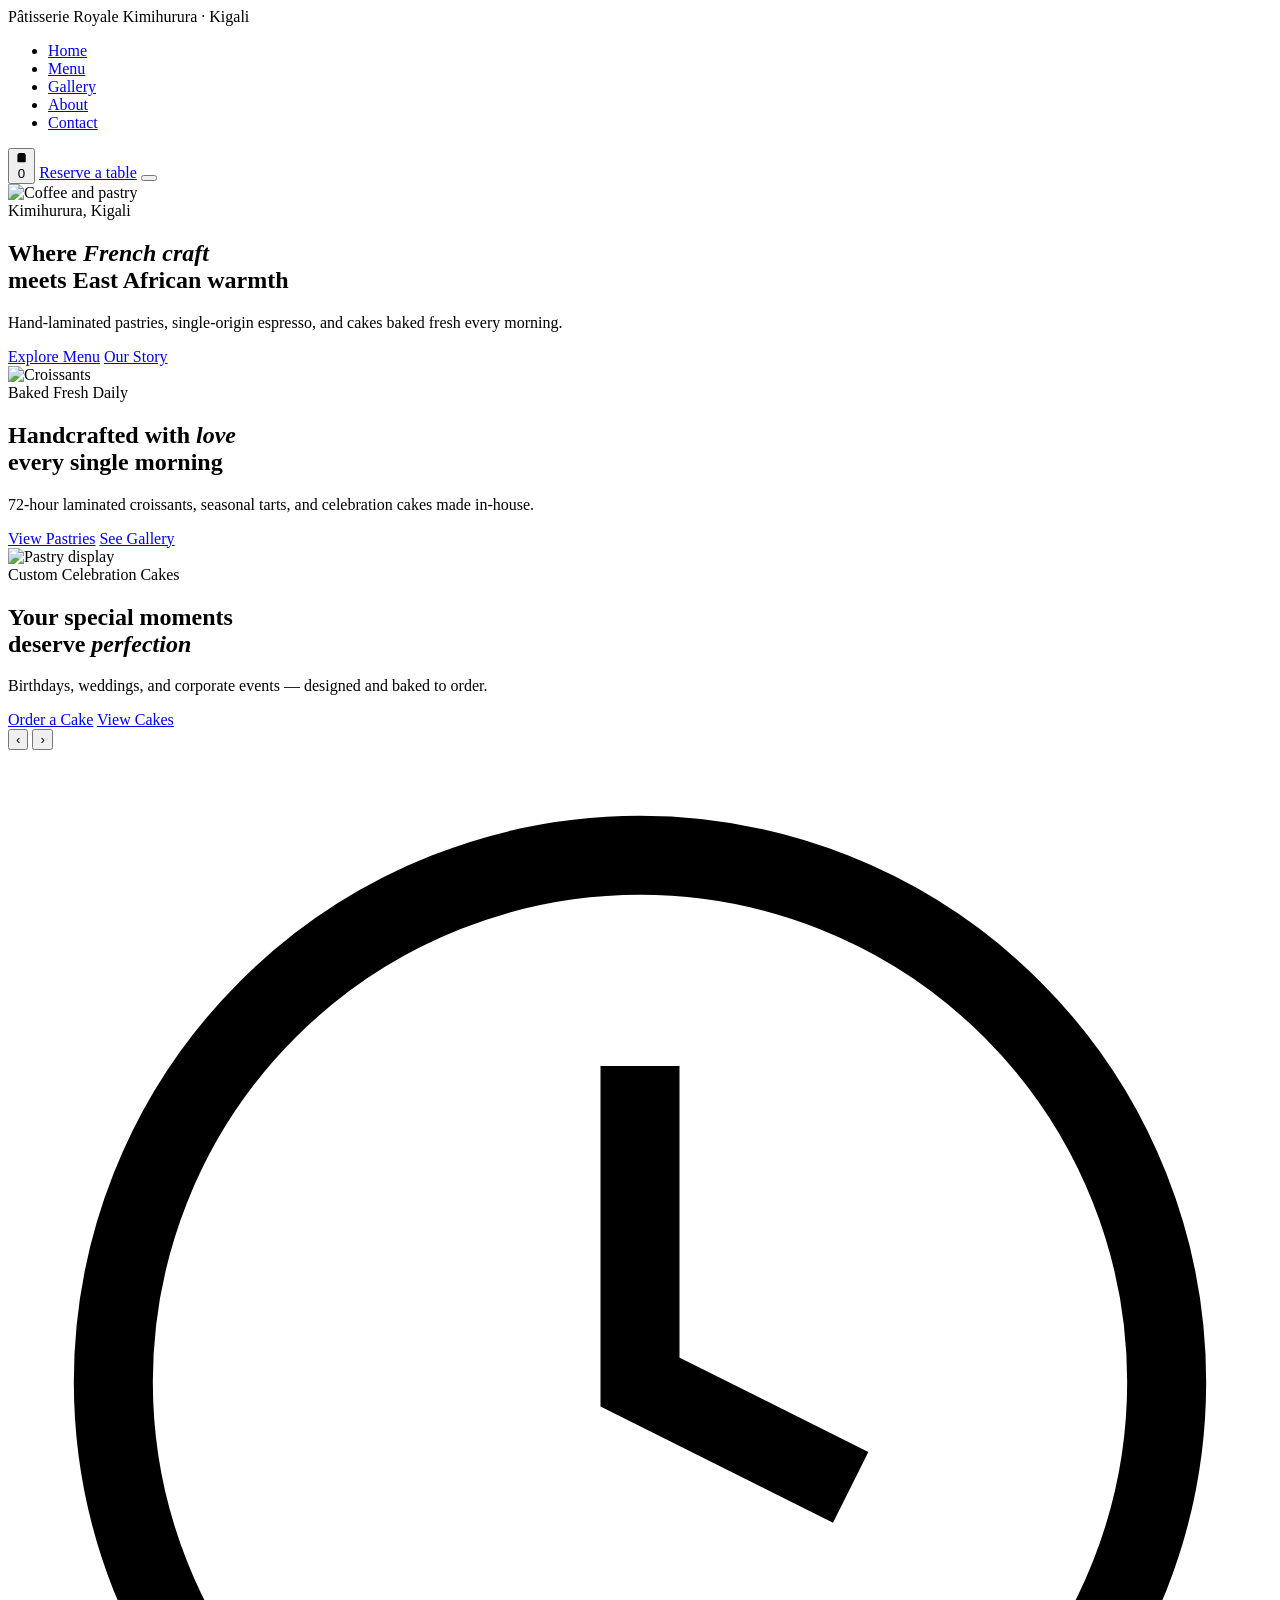
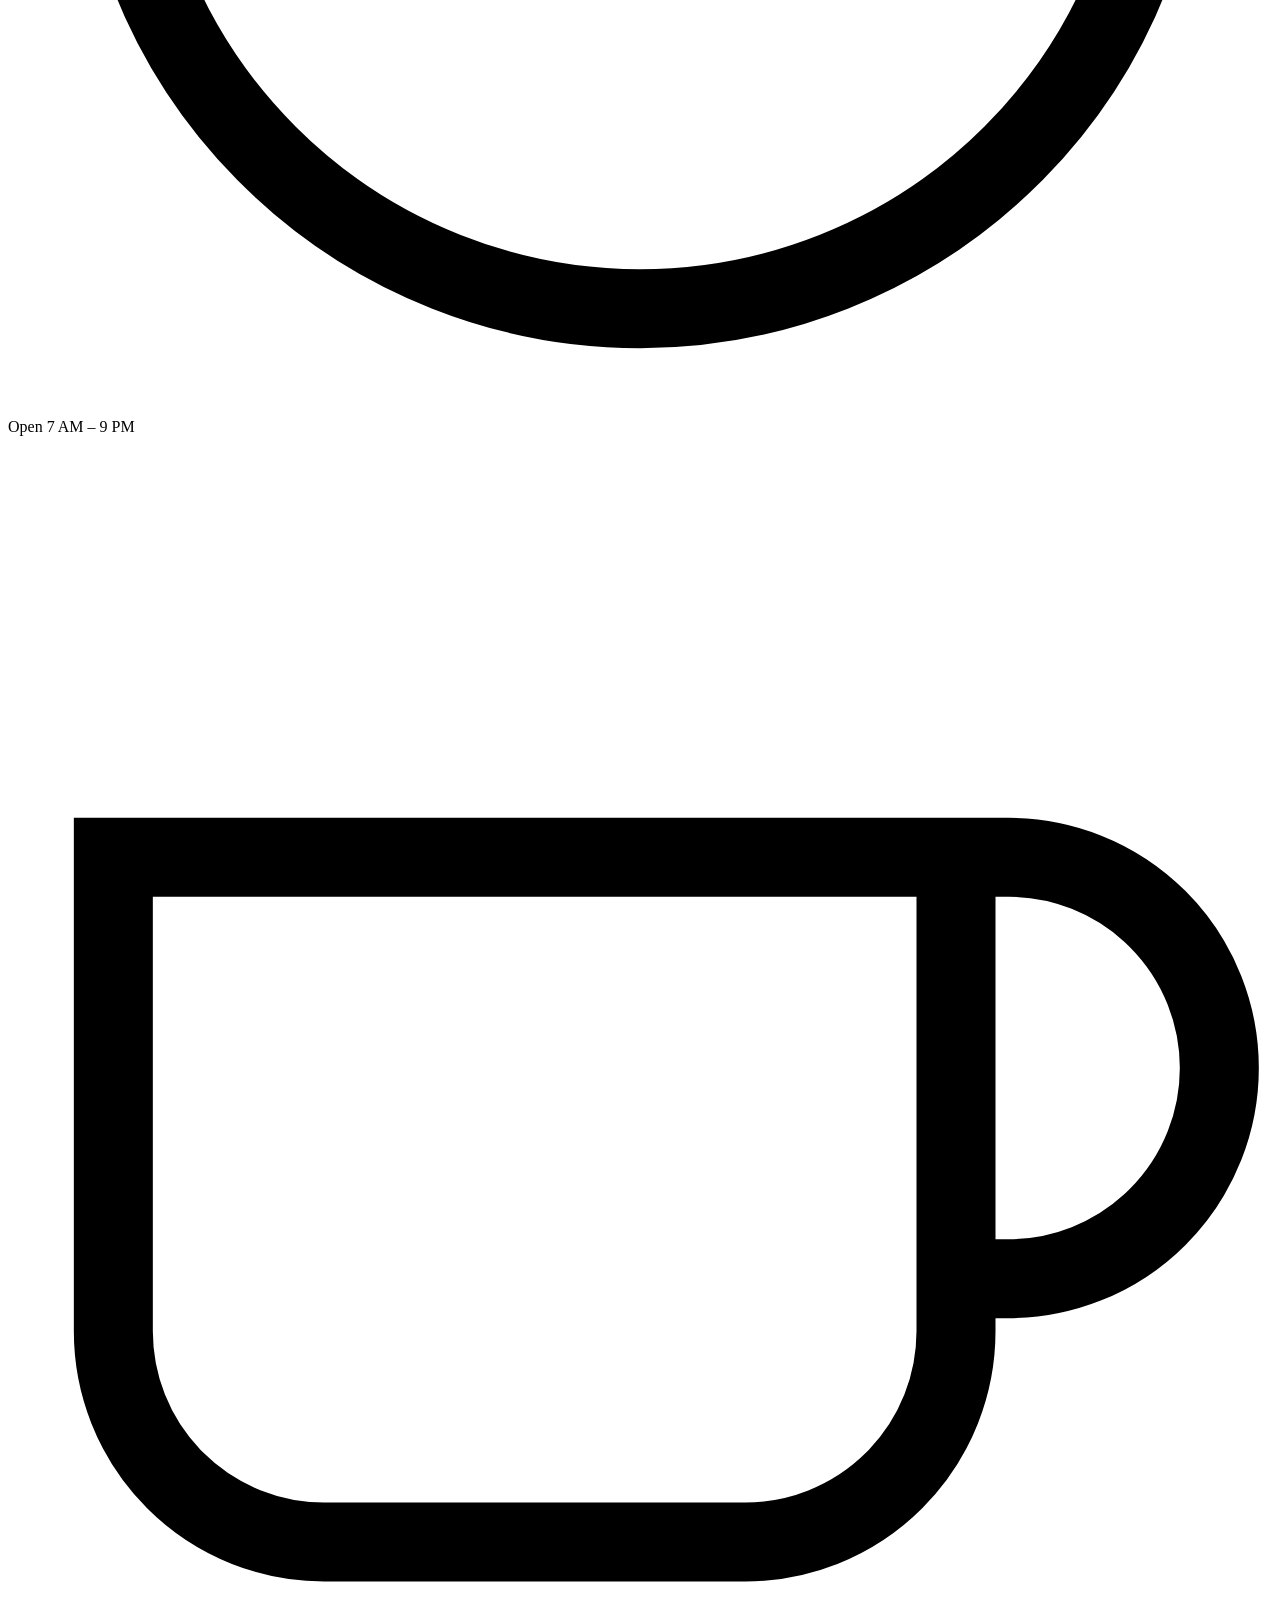
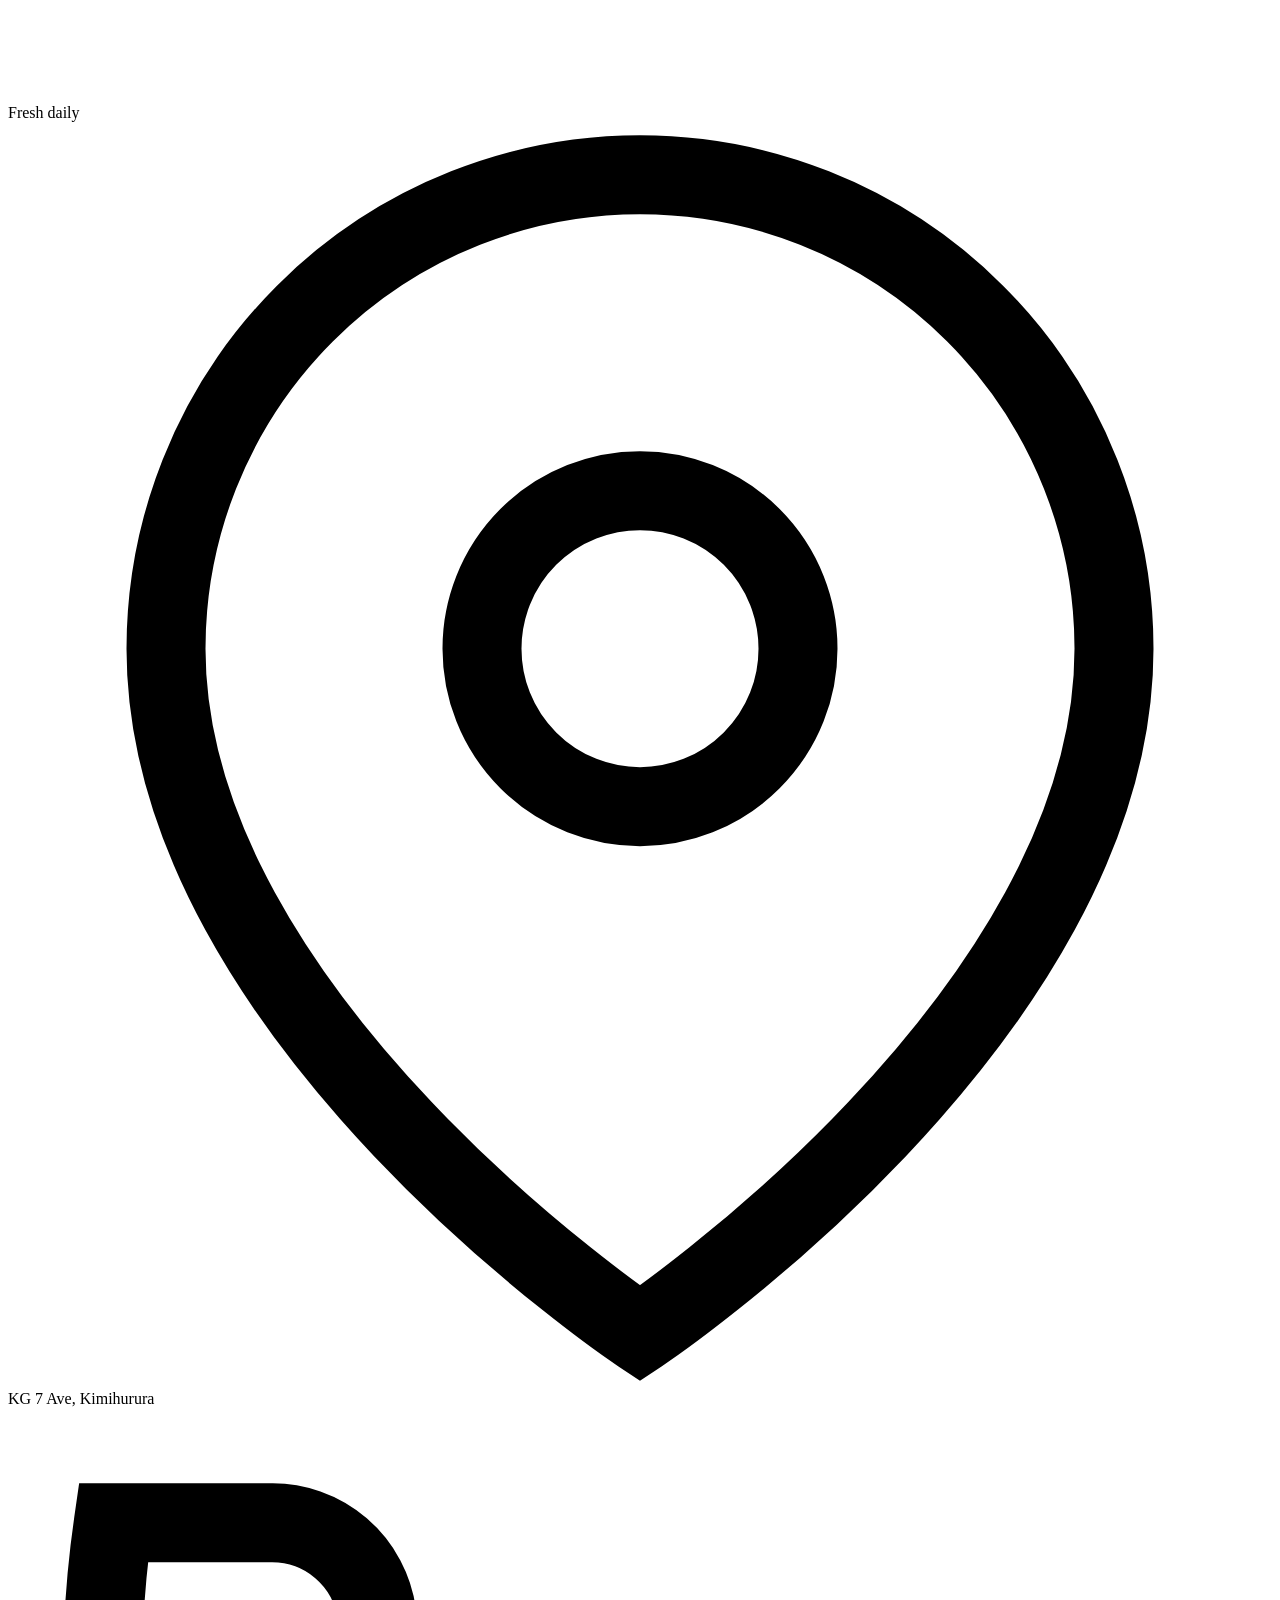
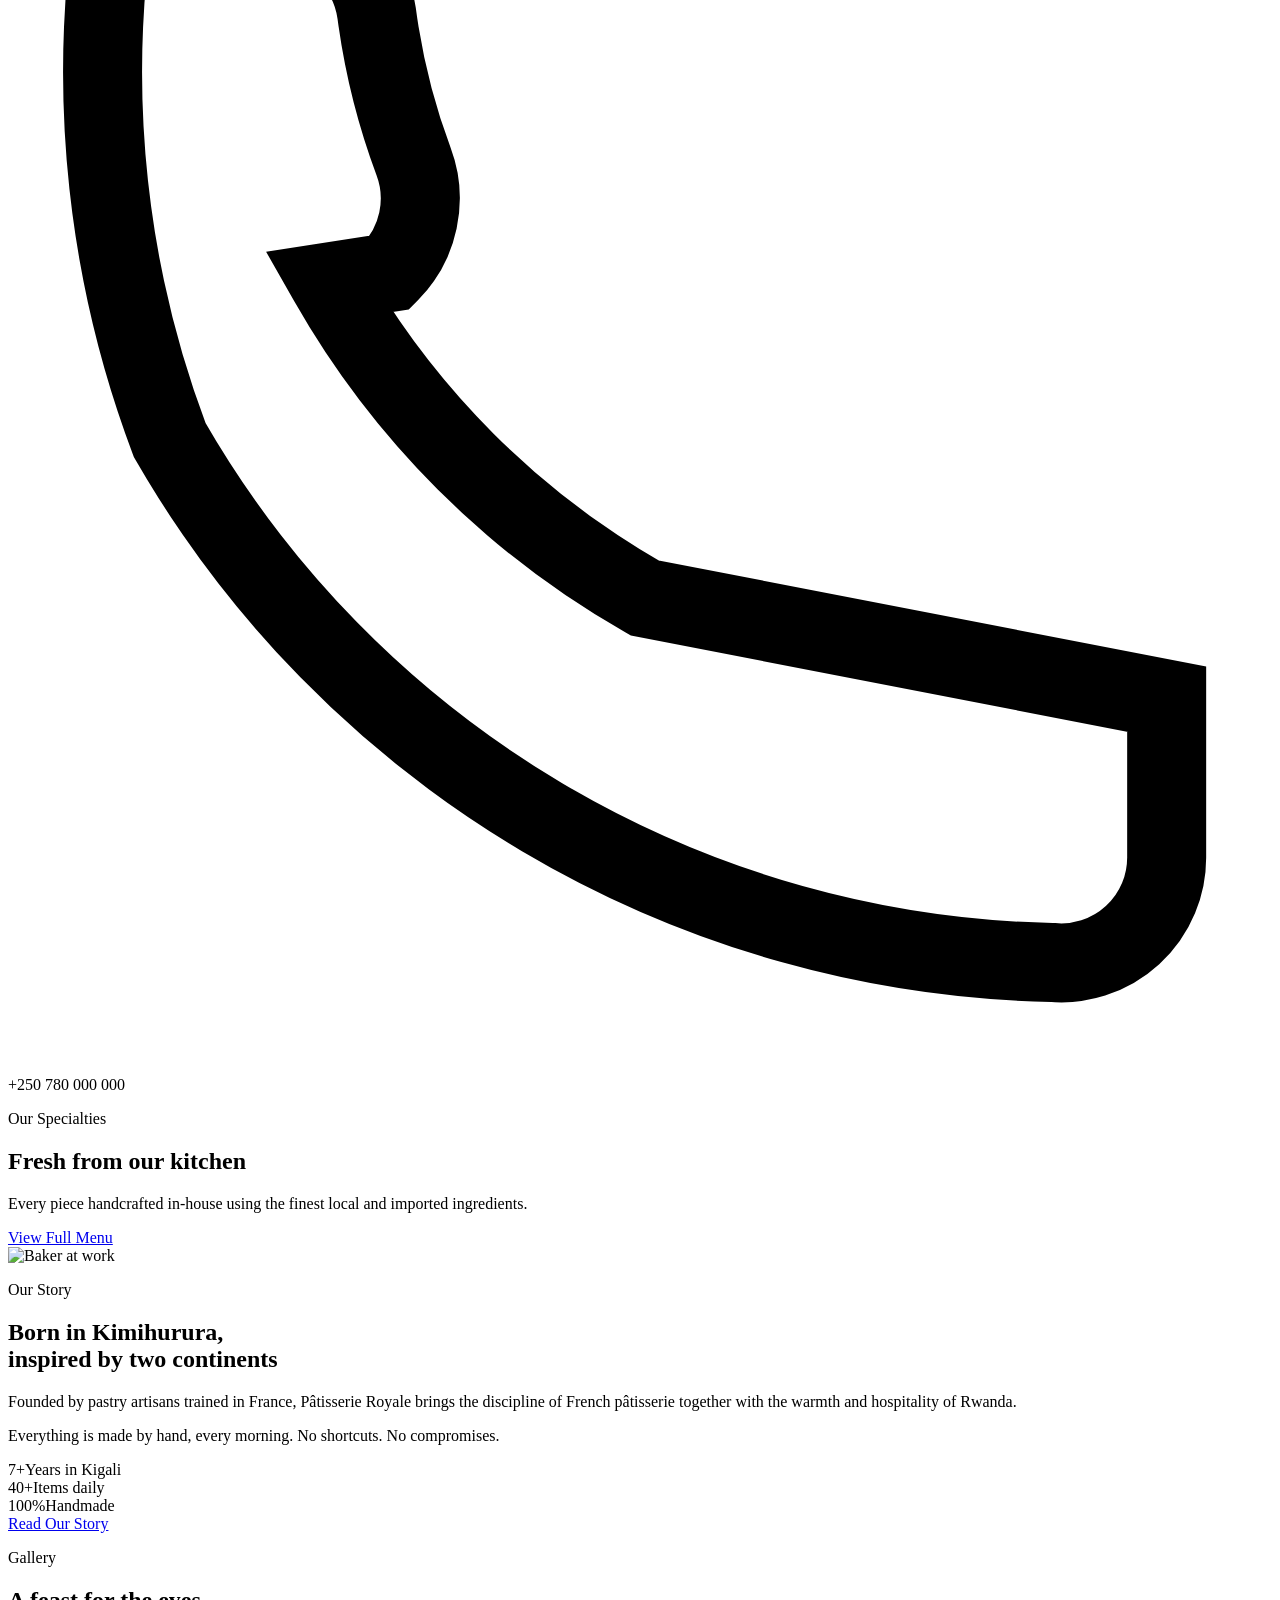
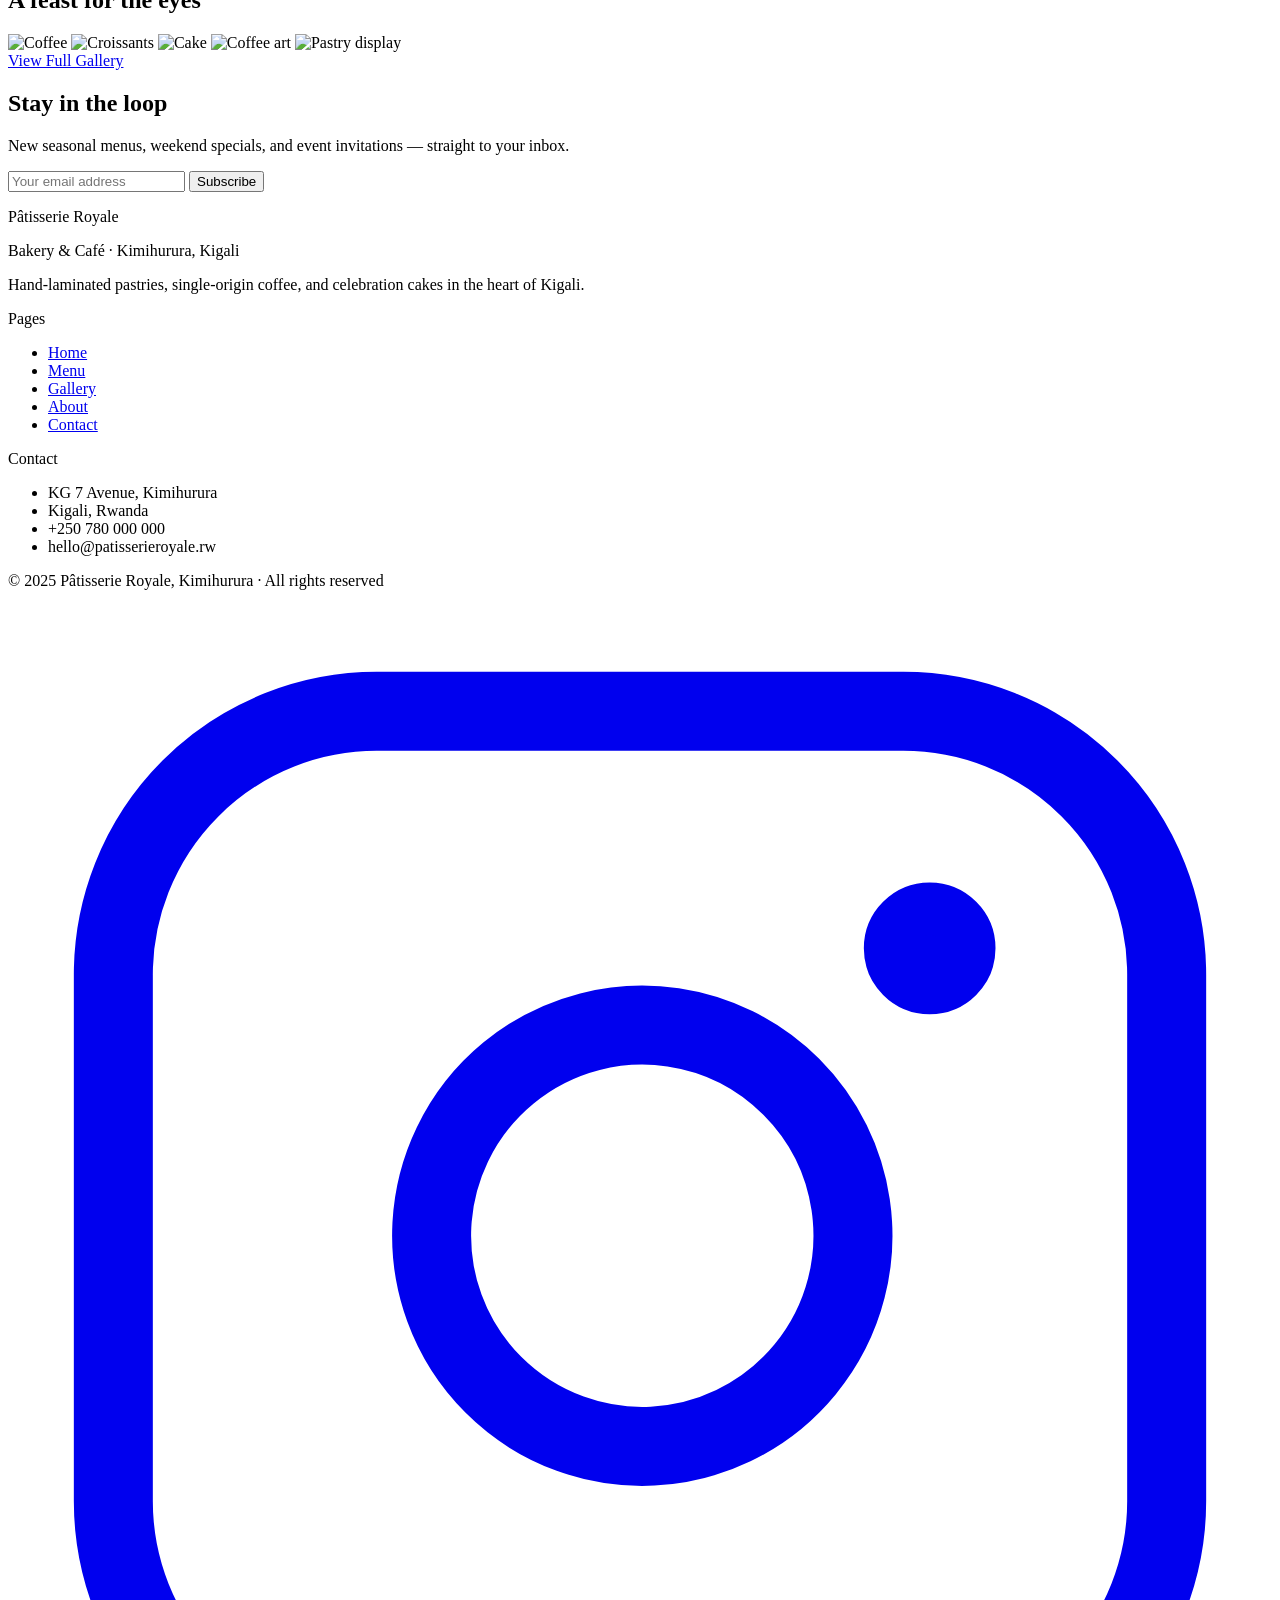
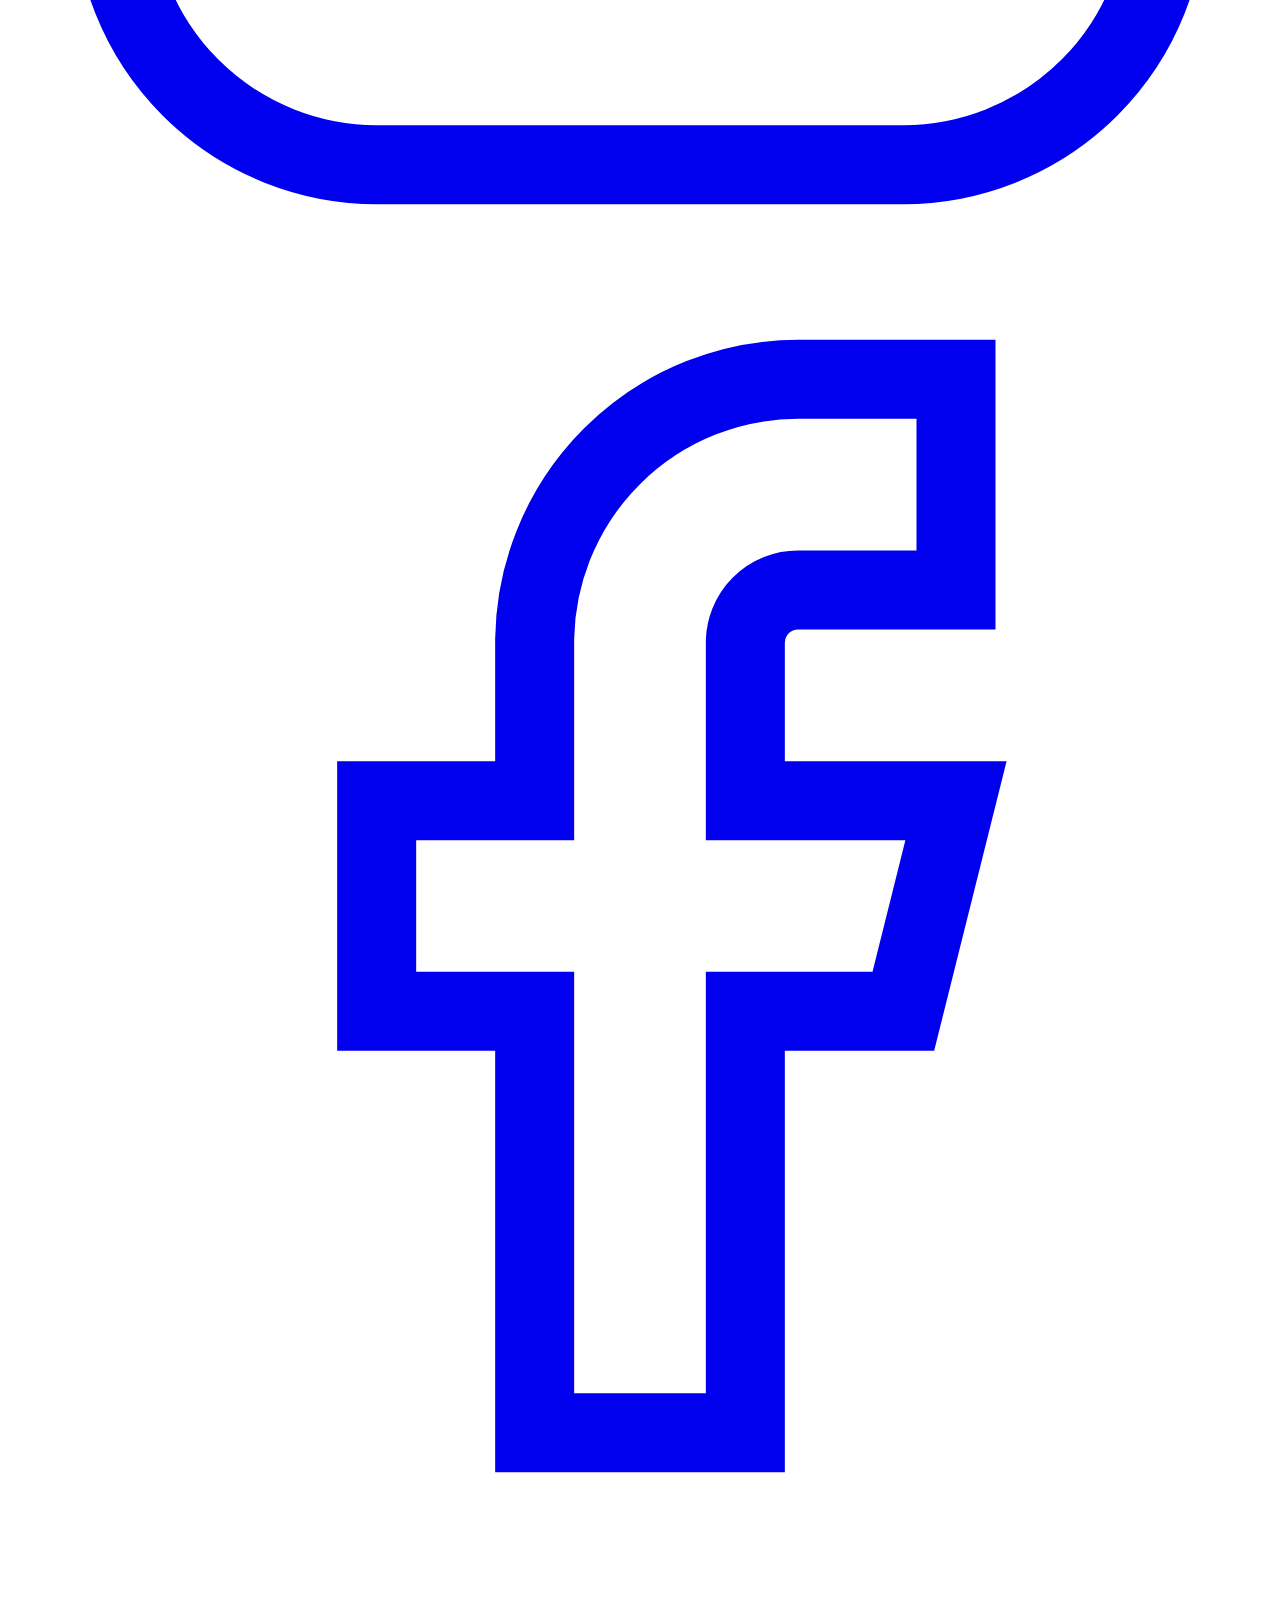
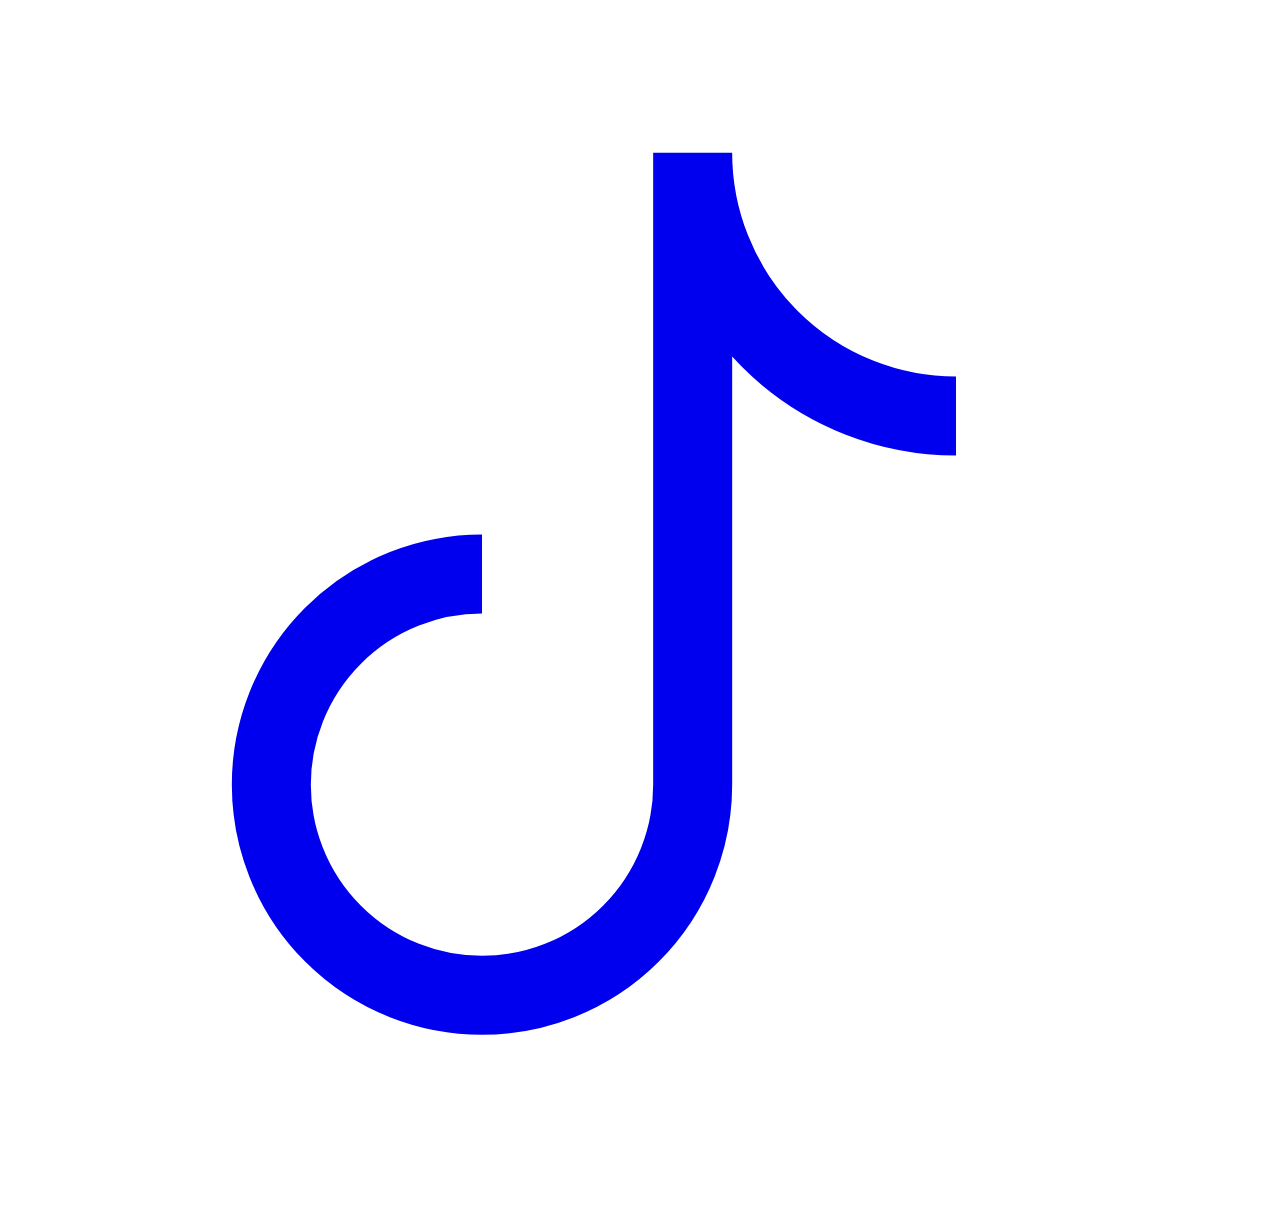
==== index.html @ 70a447fe "Add all Pâtisserie Royale files" ====
<!DOCTYPE html>
<html lang="en">
<head>
  <meta charset="UTF-8">
  <meta name="viewport" content="width=device-width, initial-scale=1.0">
  <title>Pâtisserie Royale — Kimihurura, Kigali</title>
  <link rel="stylesheet" href="css/style.css">
  <link rel="stylesheet" href="css/responsive.css">
  <link rel="stylesheet" href="css/animations.css">
</head>
<body>

  <!-- NAVBAR -->
  <nav class="navbar" id="navbar">
    <div class="nav-brand">
      <img src="assets/images/logo/logo.png" alt="Pâtisserie Royale" onerror="this.style.display='none'">
      <div class="brand-text">
        <span class="brand-name">Pâtisserie Royale</span>
        <span class="brand-sub">Kimihurura · Kigali</span>
      </div>
    </div>
    <ul class="nav-links" id="navLinks">
      <li><a href="index.html" class="active">Home</a></li>
      <li><a href="products.html">Menu</a></li>
      <li><a href="gallery.html">Gallery</a></li>
      <li><a href="about.html">About</a></li>
      <li><a href="contact.html">Contact</a></li>
    </ul>
    <div class="nav-actions">
      <button class="cart-btn" id="cartBtn">
        <svg viewBox="0 0 24 24"><path d="M6 2L3 6v14a2 2 0 002 2h14a2 2 0 002-2V6l-3-4z"/><line x1="3" y1="6" x2="21" y2="6"/><path d="M16 10a4 4 0 01-8 0"/></svg>
        <span class="cart-count" id="cartCount">0</span>
      </button>
      <a href="contact.html" class="nav-cta">Reserve a table</a>
      <button class="hamburger" id="hamburger">
        <span></span><span></span><span></span>
      </button>
    </div>
  </nav>

  <!-- HERO SLIDER -->
  <section class="hero" id="hero">
    <div class="slider" id="heroSlider">
      <div class="slide active">
        <img src="https://images.unsplash.com/photo-1509042239860-f550ce710b93?w=1200&auto=format&fit=crop" alt="Coffee and pastry">
        <div class="slide-content fade-up">
          <span class="slide-tag">Kimihurura, Kigali</span>
          <h1>Where <em>French craft</em><br>meets East African warmth</h1>
          <p>Hand-laminated pastries, single-origin espresso, and cakes baked fresh every morning.</p>
          <div class="slide-btns">
            <a href="products.html" class="btn-primary">Explore Menu</a>
            <a href="about.html" class="btn-outline">Our Story</a>
          </div>
        </div>
      </div>
      <div class="slide">
        <img src="https://images.unsplash.com/photo-1555507036-ab1f4038808a?w=1200&auto=format&fit=crop" alt="Croissants">
        <div class="slide-content fade-up">
          <span class="slide-tag">Baked Fresh Daily</span>
          <h1>Handcrafted with <em>love</em><br>every single morning</h1>
          <p>72-hour laminated croissants, seasonal tarts, and celebration cakes made in-house.</p>
          <div class="slide-btns">
            <a href="products.html" class="btn-primary">View Pastries</a>
            <a href="gallery.html" class="btn-outline">See Gallery</a>
          </div>
        </div>
      </div>
      <div class="slide">
        <img src="https://images.unsplash.com/photo-1486427944299-d1955d23e34d?w=1200&auto=format&fit=crop" alt="Pastry display">
        <div class="slide-content fade-up">
          <span class="slide-tag">Custom Celebration Cakes</span>
          <h1>Your special moments<br>deserve <em>perfection</em></h1>
          <p>Birthdays, weddings, and corporate events — designed and baked to order.</p>
          <div class="slide-btns">
            <a href="contact.html" class="btn-primary">Order a Cake</a>
            <a href="products.html" class="btn-outline">View Cakes</a>
          </div>
        </div>
      </div>
    </div>
    <button class="slider-arrow left" id="sliderLeft">&#8249;</button>
    <button class="slider-arrow right" id="sliderRight">&#8250;</button>
    <div class="slider-dots" id="sliderDots"></div>
  </section>

  <!-- INFO STRIP -->
  <div class="info-strip">
    <div class="strip-item"><svg viewBox="0 0 24 24" fill="none" stroke="currentColor" stroke-width="1.5"><circle cx="12" cy="12" r="10"/><polyline points="12 6 12 12 16 14"/></svg>Open 7 AM – 9 PM</div>
    <span class="strip-sep"></span>
    <div class="strip-item"><svg viewBox="0 0 24 24" fill="none" stroke="currentColor" stroke-width="1.5"><path d="M18 8h1a4 4 0 010 8h-1M2 8h16v9a4 4 0 01-4 4H6a4 4 0 01-4-4V8z"/></svg>Fresh daily</div>
    <span class="strip-sep"></span>
    <div class="strip-item"><svg viewBox="0 0 24 24" fill="none" stroke="currentColor" stroke-width="1.5"><path d="M21 10c0 7-9 13-9 13s-9-6-9-13a9 9 0 0118 0z"/><circle cx="12" cy="10" r="3"/></svg>KG 7 Ave, Kimihurura</div>
    <span class="strip-sep"></span>
    <div class="strip-item"><svg viewBox="0 0 24 24" fill="none" stroke="currentColor" stroke-width="1.5"><path d="M22 16.92v3a2 2 0 01-2.18 2A19.79 19.79 0 013.07 12 19.79 19.79 0 012 2.18h3a2 2 0 012 1.72c.127.96.361 1.903.7 2.81a2 2 0 01-.45 2.11L6.09 9a16 16 0 006 6z"/></svg>+250 780 000 000</div>
  </div>

  <!-- FEATURED PRODUCTS -->
  <section class="section featured">
    <div class="container">
      <p class="section-label">Our Specialties</p>
      <h2 class="section-title">Fresh from our kitchen</h2>
      <p class="section-sub">Every piece handcrafted in-house using the finest local and imported ingredients.</p>
      <div class="products-grid" id="featuredGrid">
        <!-- Injected by main.js -->
      </div>
      <div class="section-cta">
        <a href="products.html" class="btn-primary">View Full Menu</a>
      </div>
    </div>
  </section>

  <!-- ABOUT TEASER -->
  <section class="about-teaser">
    <div class="about-teaser-img">
      <img src="https://images.unsplash.com/photo-1556742049-0cfed4f6a45d?w=800&auto=format&fit=crop" alt="Baker at work">
    </div>
    <div class="about-teaser-content">
      <p class="section-label">Our Story</p>
      <h2>Born in Kimihurura,<br>inspired by two continents</h2>
      <div class="divider"></div>
      <p>Founded by pastry artisans trained in France, Pâtisserie Royale brings the discipline of French pâtisserie together with the warmth and hospitality of Rwanda.</p>
      <p>Everything is made by hand, every morning. No shortcuts. No compromises.</p>
      <div class="about-stats">
        <div class="stat"><span class="stat-num">7+</span><span class="stat-label">Years in Kigali</span></div>
        <div class="stat"><span class="stat-num">40+</span><span class="stat-label">Items daily</span></div>
        <div class="stat"><span class="stat-num">100%</span><span class="stat-label">Handmade</span></div>
      </div>
      <a href="about.html" class="btn-primary">Read Our Story</a>
    </div>
  </section>

  <!-- GALLERY PREVIEW -->
  <section class="section gallery-preview">
    <div class="container">
      <p class="section-label">Gallery</p>
      <h2 class="section-title">A feast for the eyes</h2>
      <div class="gallery-grid">
        <img src="https://images.unsplash.com/photo-1509042239860-f550ce710b93?w=600&auto=format&fit=crop" alt="Coffee" class="gallery-item tall">
        <img src="https://images.unsplash.com/photo-1555507036-ab1f4038808a?w=400&auto=format&fit=crop" alt="Croissants" class="gallery-item">
        <img src="https://images.unsplash.com/photo-1563729784474-d77dbb933a9e?w=400&auto=format&fit=crop" alt="Cake" class="gallery-item">
        <img src="https://images.unsplash.com/photo-1495474472287-4d71bcdd2085?w=400&auto=format&fit=crop" alt="Coffee art" class="gallery-item">
        <img src="https://images.unsplash.com/photo-1486427944299-d1955d23e34d?w=400&auto=format&fit=crop" alt="Pastry display" class="gallery-item">
      </div>
      <div class="section-cta">
        <a href="gallery.html" class="btn-primary">View Full Gallery</a>
      </div>
    </div>
  </section>

  <!-- NEWSLETTER -->
  <section class="newsletter">
    <h2>Stay in the loop</h2>
    <p>New seasonal menus, weekend specials, and event invitations — straight to your inbox.</p>
    <form class="nl-form" id="nlForm">
      <input type="email" placeholder="Your email address" required>
      <button type="submit" class="btn-primary">Subscribe</button>
    </form>
  </section>

  <!-- FOOTER -->
  <footer class="footer">
    <div class="footer-grid">
      <div class="footer-brand">
        <p class="footer-name">Pâtisserie Royale</p>
        <p class="footer-sub">Bakery & Café · Kimihurura, Kigali</p>
        <p class="footer-tagline">Hand-laminated pastries, single-origin coffee, and celebration cakes in the heart of Kigali.</p>
      </div>
      <div>
        <p class="footer-col-title">Pages</p>
        <ul class="footer-links">
          <li><a href="index.html">Home</a></li>
          <li><a href="products.html">Menu</a></li>
          <li><a href="gallery.html">Gallery</a></li>
          <li><a href="about.html">About</a></li>
          <li><a href="contact.html">Contact</a></li>
        </ul>
      </div>
      <div>
        <p class="footer-col-title">Contact</p>
        <ul class="footer-links">
          <li>KG 7 Avenue, Kimihurura</li>
          <li>Kigali, Rwanda</li>
          <li>+250 780 000 000</li>
          <li>hello@patisserieroyale.rw</li>
        </ul>
      </div>
    </div>
    <div class="footer-bottom">
      <p>© 2025 Pâtisserie Royale, Kimihurura · All rights reserved</p>
      <div class="footer-social">
        <a href="#" aria-label="Instagram"><svg viewBox="0 0 24 24" fill="none" stroke="currentColor" stroke-width="1.5"><rect x="2" y="2" width="20" height="20" rx="5"/><path d="M16 11.37A4 4 0 1112.63 8 4 4 0 0116 11.37z"/><circle cx="17.5" cy="6.5" r=".5" fill="currentColor"/></svg></a>
        <a href="#" aria-label="Facebook"><svg viewBox="0 0 24 24" fill="none" stroke="currentColor" stroke-width="1.5"><path d="M18 2h-3a5 5 0 00-5 5v3H7v4h3v8h4v-8h3l1-4h-4V7a1 1 0 011-1h3z"/></svg></a>
        <a href="#" aria-label="TikTok"><svg viewBox="0 0 24 24" fill="none" stroke="currentColor" stroke-width="1.5"><path d="M9 12a4 4 0 104 4V4a5 5 0 005 5"/></svg></a>
      </div>
    </div>
  </footer>

  <script src="js/main.js"></script>
  <script src="js/slider.js"></script>
  <script src="js/cart.js"></script>
</body>
</html>
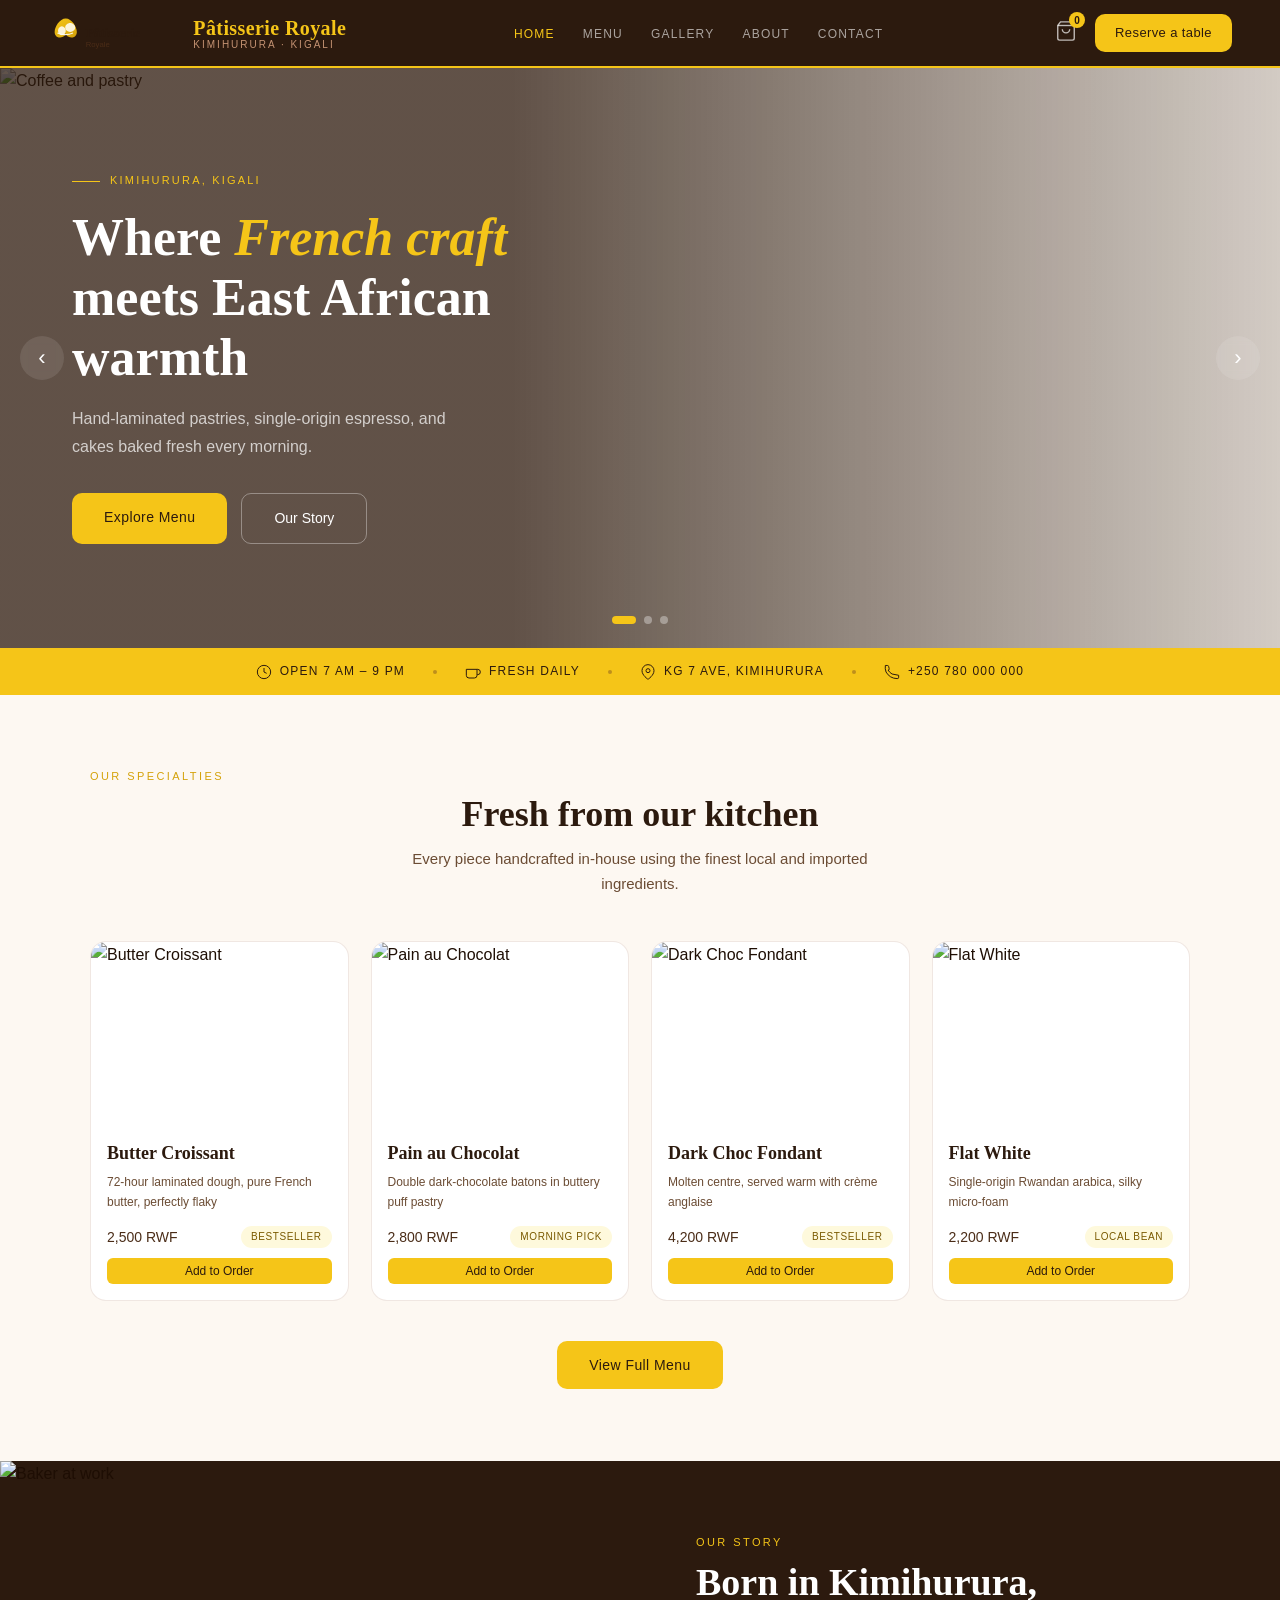
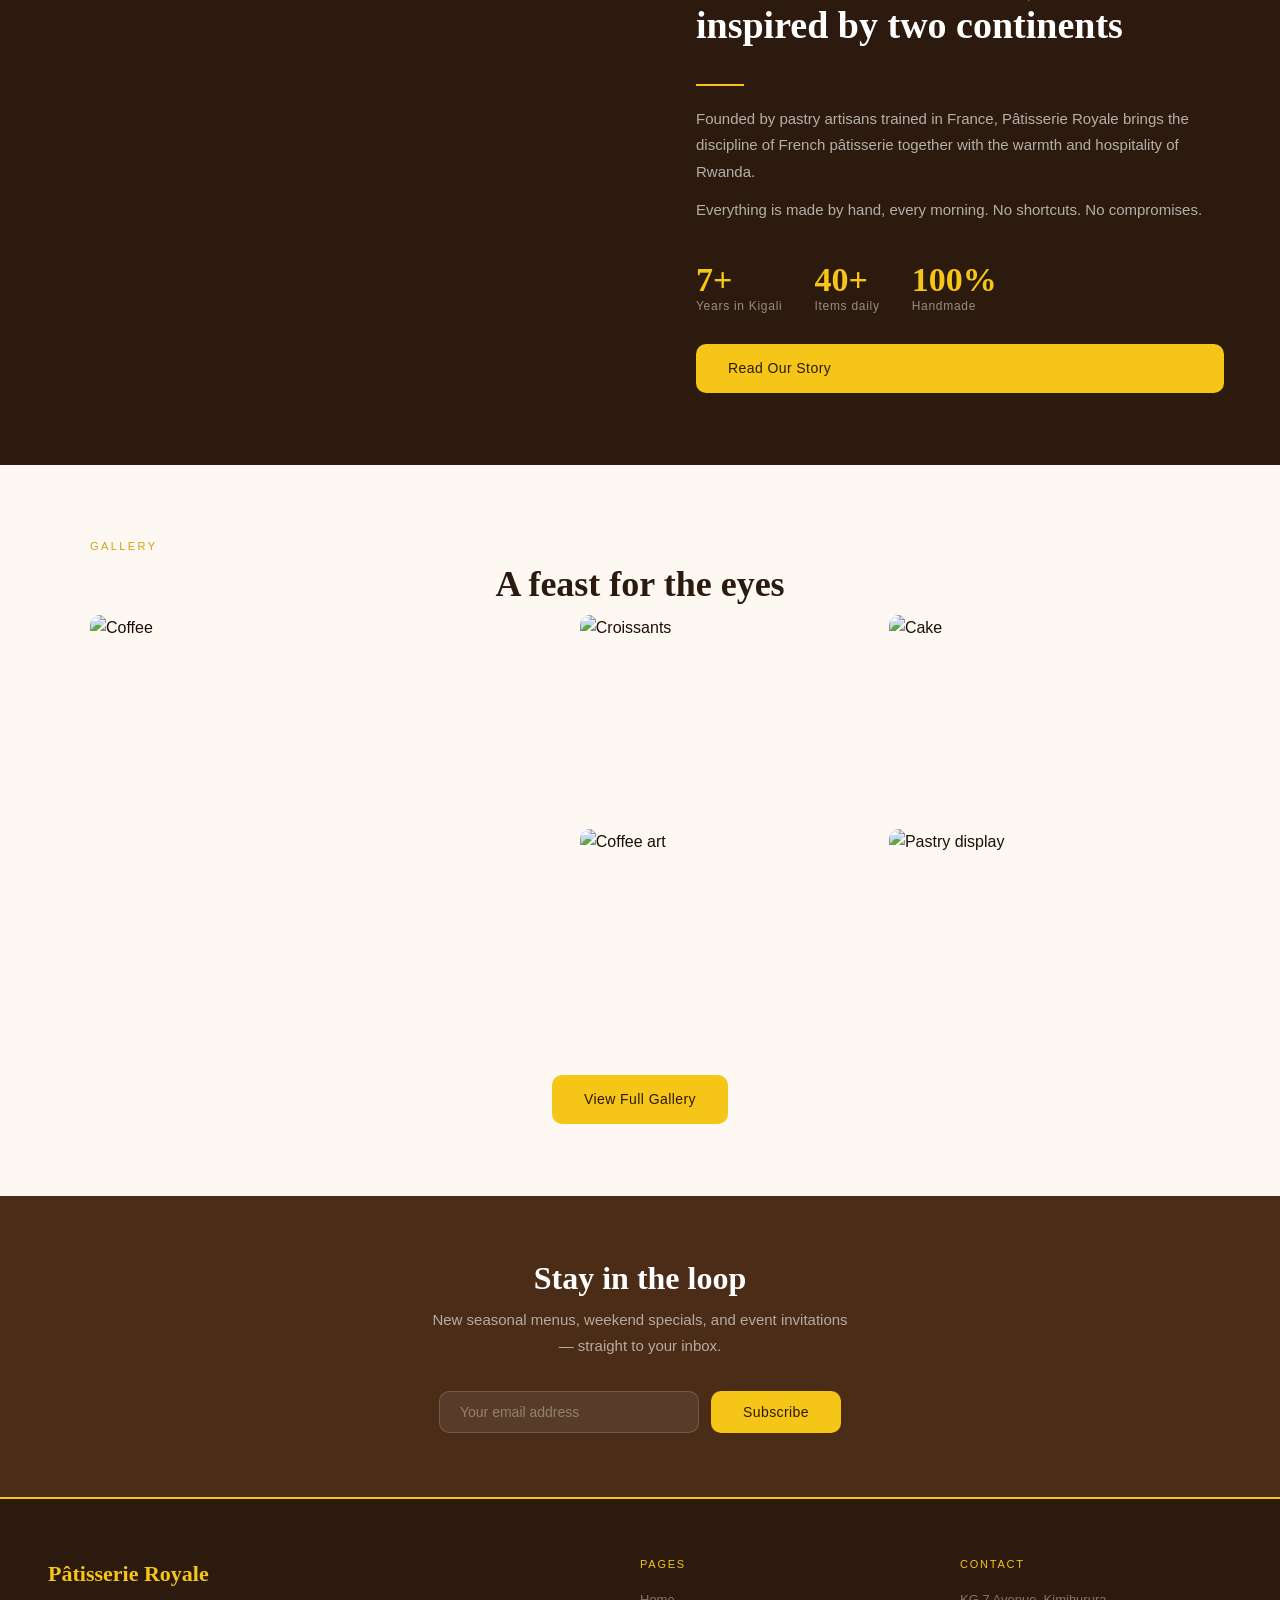
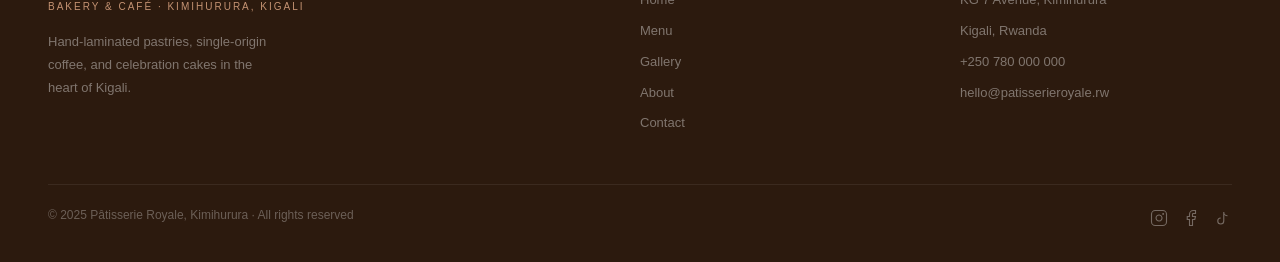
==== commit 0ba67f27: "Updated files" ====
--- a/index.html
+++ b/index.html
@@ -13,7 +13,7 @@
   <!-- NAVBAR -->
   <nav class="navbar" id="navbar">
     <div class="nav-brand">
-      <img src="assets/images/logo/logo.png" alt="Pâtisserie Royale" onerror="this.style.display='none'">
+      <img src="assets/images/logo/logo.svg" alt="Pâtisserie Royale" onerror="this.style.display='none'">
       <div class="brand-text">
         <span class="brand-name">Pâtisserie Royale</span>
         <span class="brand-sub">Kimihurura · Kigali</span>
--- a/css/style.css
+++ b/css/style.css
@@ -0,0 +1,318 @@
+/* ============================================
+   PÂTISSERIE ROYALE — style.css
+   Main stylesheet — chocolate & yellow theme
+   ============================================ */
+
+/* ─── CSS VARIABLES ─── */
+:root {
+  --choc-dark:   #2C1A0E;
+  --choc:        #4A2C17;
+  --choc-mid:    #6B3F22;
+  --choc-light:  #9B6240;
+  --choc-pale:   #C49272;
+  --choc-cream:  #F5EDE3;
+  --choc-paper:  #FDF8F2;
+  --yellow:      #F5C518;
+  --yellow-deep: #D4A20A;
+  --yellow-pale: #FEF9DC;
+  --yellow-dark: #7A5A00;
+  --white:       #FFFFFF;
+  --text-main:   #1E0E04;
+  --text-muted:  #6B4C34;
+  --text-light:  #A07850;
+  --border:      rgba(155, 98, 64, 0.15);
+  --shadow-sm:   0 2px 8px rgba(44, 26, 14, 0.08);
+  --shadow-md:   0 4px 20px rgba(44, 26, 14, 0.12);
+  --shadow-lg:   0 8px 40px rgba(44, 26, 14, 0.18);
+  --radius-sm:   6px;
+  --radius-md:   10px;
+  --radius-lg:   16px;
+  --radius-xl:   24px;
+  --transition:  all 0.25s ease;
+}
+
+/* ─── RESET ─── */
+*, *::before, *::after { margin: 0; padding: 0; box-sizing: border-box; }
+html { scroll-behavior: smooth; font-size: 16px; }
+body { font-family: 'DM Sans', 'Segoe UI', sans-serif; background: var(--choc-paper); color: var(--text-main); overflow-x: hidden; line-height: 1.6; }
+img { display: block; width: 100%; object-fit: cover; }
+a { text-decoration: none; color: inherit; }
+ul { list-style: none; }
+button { font-family: inherit; cursor: pointer; }
+input, textarea, select { font-family: inherit; font-size: 14px; }
+
+/* ─── TYPOGRAPHY ─── */
+h1, h2, h3, h4 { font-family: 'Cormorant Garamond', 'Georgia', serif; font-weight: 600; line-height: 1.15; color: var(--choc-dark); }
+h1 { font-size: clamp(32px, 5vw, 52px); }
+h2 { font-size: clamp(26px, 4vw, 38px); }
+h3 { font-size: clamp(18px, 2.5vw, 24px); }
+p { font-size: 15px; color: var(--text-muted); line-height: 1.75; margin-bottom: 12px; }
+p:last-child { margin-bottom: 0; }
+em { color: var(--yellow); font-style: italic; }
+
+/* ─── UTILITIES ─── */
+.container { max-width: 1100px; margin: 0 auto; }
+.section { padding: 72px 48px; }
+.section-label { font-size: 11px; font-weight: 500; letter-spacing: 0.22em; text-transform: uppercase; color: var(--yellow-deep); display: block; margin-bottom: 8px; }
+.section-title { font-size: clamp(28px, 3.5vw, 36px); text-align: center; margin-bottom: 10px; }
+.section-sub { font-size: 15px; color: var(--text-muted); text-align: center; max-width: 480px; margin: 0 auto 44px; line-height: 1.7; }
+.section-cta { text-align: center; margin-top: 40px; }
+.divider { width: 48px; height: 2px; background: var(--yellow); margin: 20px 0; }
+.two-col { display: grid; grid-template-columns: 1fr 1fr; gap: 56px; align-items: center; }
+
+/* ─── BUTTONS ─── */
+.btn-primary {
+  display: inline-block; background: var(--yellow); color: var(--choc-dark);
+  border: none; border-radius: var(--radius-md);
+  padding: 13px 32px; font-size: 14px; font-weight: 500;
+  letter-spacing: 0.03em; cursor: pointer; transition: var(--transition);
+}
+.btn-primary:hover { background: var(--yellow-deep); transform: translateY(-1px); box-shadow: var(--shadow-sm); }
+
+.btn-outline {
+  display: inline-block; background: transparent; color: var(--white);
+  border: 1.5px solid rgba(255,255,255,0.35); border-radius: var(--radius-md);
+  padding: 13px 32px; font-size: 14px; font-weight: 400;
+  cursor: pointer; transition: var(--transition);
+}
+.btn-outline:hover { border-color: var(--yellow); color: var(--yellow); }
+
+.btn-outline-dark {
+  display: inline-block; background: transparent; color: var(--choc);
+  border: 1.5px solid var(--choc-pale); border-radius: var(--radius-md);
+  padding: 11px 28px; font-size: 14px; font-weight: 400;
+  cursor: pointer; transition: var(--transition);
+}
+.btn-outline-dark:hover { border-color: var(--choc); background: var(--choc); color: var(--yellow); }
+
+/* ─── NAVBAR ─── */
+.navbar {
+  position: sticky; top: 0; z-index: 300;
+  background: var(--choc-dark);
+  display: flex; align-items: center; justify-content: space-between;
+  padding: 0 48px; height: 68px;
+  border-bottom: 2px solid var(--yellow);
+  transition: var(--transition);
+}
+.navbar.scrolled { box-shadow: var(--shadow-lg); }
+.nav-brand { display: flex; align-items: center; gap: 12px; }
+.nav-brand img { height: 40px; width: auto; object-fit: contain; }
+.brand-text { display: flex; flex-direction: column; line-height: 1.1; }
+.brand-name { font-family: 'Cormorant Garamond', serif; font-size: 20px; font-weight: 600; color: var(--yellow); letter-spacing: 0.02em; }
+.brand-sub { font-size: 10px; font-weight: 300; letter-spacing: 0.2em; text-transform: uppercase; color: var(--choc-pale); }
+.nav-links { display: flex; gap: 28px; }
+.nav-links a { font-size: 12px; font-weight: 500; letter-spacing: 0.1em; text-transform: uppercase; color: rgba(255,255,255,0.6); transition: var(--transition); }
+.nav-links a:hover, .nav-links a.active { color: var(--yellow); }
+.nav-actions { display: flex; align-items: center; gap: 14px; }
+.nav-cta { background: var(--yellow); color: var(--choc-dark); border: none; border-radius: var(--radius-md); padding: 9px 20px; font-size: 13px; font-weight: 500; letter-spacing: 0.03em; transition: var(--transition); }
+.nav-cta:hover { background: var(--yellow-deep); }
+.cart-btn { position: relative; background: transparent; border: none; color: rgba(255,255,255,0.7); padding: 4px; transition: var(--transition); }
+.cart-btn:hover { color: var(--yellow); }
+.cart-btn svg { width: 22px; height: 22px; stroke: currentColor; fill: none; stroke-width: 1.5; }
+.cart-count { position: absolute; top: -4px; right: -4px; background: var(--yellow); color: var(--choc-dark); font-size: 10px; font-weight: 600; width: 16px; height: 16px; border-radius: 50%; display: flex; align-items: center; justify-content: center; }
+.hamburger { display: none; background: transparent; border: none; flex-direction: column; gap: 5px; padding: 4px; }
+.hamburger span { display: block; width: 22px; height: 2px; background: rgba(255,255,255,0.7); border-radius: 2px; transition: var(--transition); }
+
+/* ─── HERO SLIDER ─── */
+.hero { position: relative; overflow: hidden; }
+.slider { position: relative; }
+.slide { display: none; position: relative; height: 580px; overflow: hidden; }
+.slide.active { display: block; }
+.slide img { width: 100%; height: 100%; object-fit: cover; }
+.slide::after { content: ''; position: absolute; inset: 0; background: linear-gradient(to right, rgba(44,26,14,0.75) 40%, rgba(44,26,14,0.2)); }
+.slide-content { position: absolute; inset: 0; z-index: 2; display: flex; flex-direction: column; justify-content: center; padding: 80px 72px; max-width: 640px; }
+.slide-tag { font-size: 11px; font-weight: 500; letter-spacing: 0.2em; text-transform: uppercase; color: var(--yellow); margin-bottom: 18px; display: flex; align-items: center; gap: 10px; }
+.slide-tag::before { content: ''; display: block; width: 28px; height: 1px; background: var(--yellow); }
+.slide-content h1 { color: var(--white); margin-bottom: 18px; }
+.slide-content p { color: rgba(255,255,255,0.72); font-size: 16px; max-width: 400px; margin-bottom: 32px; }
+.slide-btns { display: flex; gap: 14px; flex-wrap: wrap; }
+.slider-arrow { position: absolute; top: 50%; transform: translateY(-50%); z-index: 5; background: rgba(255,255,255,0.1); border: none; color: white; width: 44px; height: 44px; border-radius: 50%; font-size: 22px; display: flex; align-items: center; justify-content: center; backdrop-filter: blur(4px); transition: var(--transition); }
+.slider-arrow:hover { background: rgba(245,197,24,0.3); }
+.slider-arrow.left { left: 20px; }
+.slider-arrow.right { right: 20px; }
+.slider-dots { position: absolute; bottom: 24px; left: 50%; transform: translateX(-50%); display: flex; gap: 8px; z-index: 5; }
+.dot { width: 8px; height: 8px; border-radius: 50%; background: rgba(255,255,255,0.35); border: none; cursor: pointer; transition: var(--transition); }
+.dot.active { background: var(--yellow); width: 24px; border-radius: 4px; }
+
+/* ─── INFO STRIP ─── */
+.info-strip { background: var(--yellow); padding: 14px 48px; display: flex; align-items: center; justify-content: center; gap: 28px; flex-wrap: wrap; }
+.strip-item { display: flex; align-items: center; gap: 8px; font-size: 12px; font-weight: 500; letter-spacing: 0.1em; text-transform: uppercase; color: var(--choc-dark); }
+.strip-item svg { width: 16px; height: 16px; stroke: currentColor; fill: none; stroke-width: 1.5; flex-shrink: 0; }
+.strip-sep { width: 4px; height: 4px; border-radius: 50%; background: var(--choc-mid); opacity: 0.4; }
+
+/* ─── PAGE HERO ─── */
+.page-hero { position: relative; height: 420px; overflow: hidden; }
+.page-hero.short { height: 280px; background: var(--choc-dark); }
+.page-hero img { width: 100%; height: 100%; object-fit: cover; }
+.page-hero::after { content: ''; position: absolute; inset: 0; background: rgba(44,26,14,0.6); }
+.page-hero-overlay { position: absolute; inset: 0; z-index: 2; display: flex; flex-direction: column; align-items: center; justify-content: center; text-align: center; padding: 24px; }
+.page-hero-overlay .section-label { text-align: center; }
+.page-hero-overlay h1 { color: var(--white); }
+
+/* ─── PRODUCTS GRID ─── */
+.products-grid { display: grid; grid-template-columns: repeat(auto-fill, minmax(230px, 1fr)); gap: 22px; }
+.product-card { background: var(--white); border-radius: var(--radius-lg); border: 1px solid var(--border); overflow: hidden; transition: var(--transition); }
+.product-card:hover { transform: translateY(-4px); box-shadow: var(--shadow-md); }
+.product-img { height: 180px; overflow: hidden; }
+.product-img img { width: 100%; height: 100%; object-fit: cover; transition: transform 0.3s ease; }
+.product-card:hover .product-img img { transform: scale(1.05); }
+.product-body { padding: 16px; }
+.product-name { font-family: 'Cormorant Garamond', serif; font-size: 18px; font-weight: 600; color: var(--choc-dark); margin-bottom: 4px; }
+.product-desc { font-size: 12px; color: var(--text-muted); line-height: 1.6; margin-bottom: 14px; }
+.product-foot { display: flex; justify-content: space-between; align-items: center; }
+.product-price { font-size: 14px; font-weight: 500; color: var(--choc); }
+.product-tag { font-size: 10px; font-weight: 500; padding: 3px 10px; border-radius: 50px; background: var(--yellow-pale); color: var(--yellow-dark); text-transform: uppercase; letter-spacing: 0.06em; }
+.add-to-cart { background: var(--yellow); color: var(--choc-dark); border: none; border-radius: var(--radius-sm); padding: 6px 14px; font-size: 12px; font-weight: 500; cursor: pointer; transition: var(--transition); }
+.add-to-cart:hover { background: var(--yellow-deep); }
+
+/* ─── MENU TABS ─── */
+.menu-tabs, .gallery-tabs { display: flex; gap: 8px; justify-content: center; margin-bottom: 40px; flex-wrap: wrap; }
+.tab-btn { padding: 9px 22px; border-radius: 50px; border: 1.5px solid var(--choc-pale); font-size: 13px; font-weight: 500; background: transparent; color: var(--text-muted); transition: var(--transition); }
+.tab-btn:hover { border-color: var(--choc); color: var(--choc); }
+.tab-btn.active { background: var(--choc); color: var(--yellow); border-color: var(--choc); }
+
+/* ─── ABOUT TEASER ─── */
+.about-teaser { display: grid; grid-template-columns: 1fr 1fr; background: var(--choc-dark); overflow: hidden; }
+.about-teaser-img { overflow: hidden; min-height: 480px; }
+.about-teaser-img img { width: 100%; height: 100%; object-fit: cover; }
+.about-teaser-content { padding: 72px 56px; display: flex; flex-direction: column; justify-content: center; }
+.about-teaser-content .section-label { color: var(--yellow); }
+.about-teaser-content h2 { color: var(--white); margin-bottom: 16px; }
+.about-teaser-content p { color: rgba(255,255,255,0.65); }
+.about-stats { display: flex; gap: 32px; margin: 28px 0; }
+.stat { display: flex; flex-direction: column; }
+.stat-num { font-family: 'Cormorant Garamond', serif; font-size: 34px; font-weight: 600; color: var(--yellow); line-height: 1; }
+.stat-label { font-size: 12px; color: rgba(255,255,255,0.5); letter-spacing: 0.06em; }
+
+/* ─── STATS STRIP ─── */
+.stats-strip { background: var(--yellow); display: grid; grid-template-columns: repeat(4, 1fr); }
+.stat-big { padding: 36px 24px; text-align: center; border-right: 1px solid rgba(44,26,14,0.15); }
+.stat-big:last-child { border-right: none; }
+.stat-big .stat-num { font-family: 'Cormorant Garamond', serif; font-size: 42px; font-weight: 600; color: var(--choc-dark); display: block; line-height: 1; }
+.stat-big .stat-label { font-size: 12px; font-weight: 500; letter-spacing: 0.1em; text-transform: uppercase; color: var(--choc-mid); display: block; margin-top: 6px; }
+
+/* ─── VALUES ─── */
+.values-grid { display: grid; grid-template-columns: repeat(auto-fit, minmax(220px, 1fr)); gap: 20px; }
+.value-card { background: var(--white); border: 1px solid var(--border); border-radius: var(--radius-lg); padding: 28px 22px; text-align: center; transition: var(--transition); }
+.value-card:hover { box-shadow: var(--shadow-sm); transform: translateY(-2px); }
+.value-icon { font-size: 28px; margin-bottom: 14px; }
+.value-card h3 { font-size: 18px; margin-bottom: 8px; color: var(--choc-dark); }
+.value-card p { font-size: 13px; color: var(--text-muted); }
+
+/* ─── TEAM ─── */
+.team-grid { display: grid; grid-template-columns: repeat(auto-fit, minmax(220px, 1fr)); gap: 24px; }
+.team-card { background: var(--white); border: 1px solid var(--border); border-radius: var(--radius-lg); overflow: hidden; transition: var(--transition); }
+.team-card:hover { box-shadow: var(--shadow-md); transform: translateY(-3px); }
+.team-img { height: 220px; overflow: hidden; }
+.team-img img { width: 100%; height: 100%; object-fit: cover; transition: transform 0.3s; }
+.team-card:hover .team-img img { transform: scale(1.04); }
+.team-name { font-family: 'Cormorant Garamond', serif; font-size: 20px; font-weight: 600; color: var(--choc-dark); padding: 16px 16px 2px; }
+.team-role { font-size: 11px; font-weight: 500; letter-spacing: 0.12em; text-transform: uppercase; color: var(--yellow-deep); padding: 0 16px 8px; }
+.team-bio { font-size: 13px; color: var(--text-muted); padding: 0 16px 16px; line-height: 1.6; }
+
+/* ─── GALLERY ─── */
+.gallery-grid { display: grid; grid-template-columns: 1.6fr 1fr 1fr; grid-template-rows: 1fr 1fr; gap: 8px; height: 420px; }
+.gallery-item { object-fit: cover; border-radius: var(--radius-md); transition: transform 0.3s; cursor: pointer; }
+.gallery-item:hover { transform: scale(1.02); }
+.gallery-item.tall { grid-row: span 2; }
+
+/* ─── MASONRY ─── */
+.masonry-grid { columns: 3; gap: 14px; }
+.masonry-item { break-inside: avoid; margin-bottom: 14px; border-radius: var(--radius-md); overflow: hidden; position: relative; cursor: pointer; }
+.masonry-item img { width: 100%; display: block; transition: transform 0.3s; }
+.masonry-item:hover img { transform: scale(1.04); }
+.masonry-item.tall img { height: 340px; }
+.masonry-overlay { position: absolute; inset: 0; background: rgba(44,26,14,0.5); display: flex; align-items: flex-end; padding: 16px; opacity: 0; transition: var(--transition); }
+.masonry-item:hover .masonry-overlay { opacity: 1; }
+.masonry-overlay p { color: var(--white); font-size: 14px; font-weight: 500; }
+
+/* ─── LIGHTBOX ─── */
+.lightbox { display: none; position: fixed; inset: 0; background: rgba(0,0,0,0.92); z-index: 1000; align-items: center; justify-content: center; padding: 24px; }
+.lightbox.active { display: flex; }
+.lightbox img { max-width: 85vw; max-height: 85vh; object-fit: contain; border-radius: var(--radius-md); }
+.lightbox-close { position: absolute; top: 20px; right: 24px; background: transparent; border: none; color: white; font-size: 24px; cursor: pointer; }
+.lightbox-arrow { position: absolute; top: 50%; transform: translateY(-50%); background: rgba(255,255,255,0.1); border: none; color: white; width: 48px; height: 48px; border-radius: 50%; font-size: 24px; cursor: pointer; transition: var(--transition); }
+.lightbox-arrow:hover { background: rgba(245,197,24,0.3); }
+.lightbox-arrow.left { left: 20px; }
+.lightbox-arrow.right { right: 20px; }
+
+/* ─── ABOUT IMAGE ─── */
+.about-img-wrap { border-radius: var(--radius-xl); overflow: hidden; }
+.about-img-wrap img { height: 400px; object-fit: cover; }
+
+/* ─── CONTACT ─── */
+.contact-grid { display: grid; grid-template-columns: 1fr 1fr; gap: 56px; }
+.contact-info .section-label { text-align: left; }
+.contact-info h2 { margin-bottom: 24px; }
+.info-item { display: flex; gap: 16px; align-items: flex-start; margin-bottom: 22px; }
+.info-item svg { width: 20px; height: 20px; stroke: var(--choc); fill: none; stroke-width: 1.5; flex-shrink: 0; margin-top: 3px; }
+.info-item strong { display: block; font-size: 13px; font-weight: 500; color: var(--choc-dark); margin-bottom: 4px; }
+.info-item p { font-size: 13px; color: var(--text-muted); margin: 0; line-height: 1.6; }
+.map-placeholder { margin-top: 24px; border-radius: var(--radius-lg); overflow: hidden; }
+
+/* ─── FORM ─── */
+.contact-form-wrap .section-label { text-align: left; }
+.contact-form-wrap h2 { margin-bottom: 8px; }
+.contact-form { margin-top: 24px; }
+.form-row { display: grid; grid-template-columns: 1fr 1fr; gap: 16px; }
+.form-group { margin-bottom: 18px; }
+.form-group label { display: block; font-size: 12px; font-weight: 500; letter-spacing: 0.06em; text-transform: uppercase; color: var(--text-muted); margin-bottom: 6px; }
+.form-group input,
+.form-group textarea,
+.form-group select {
+  width: 100%; padding: 11px 14px; border-radius: var(--radius-md);
+  border: 1.5px solid var(--border); background: var(--white);
+  color: var(--text-main); outline: none; transition: var(--transition);
+}
+.form-group input:focus,
+.form-group textarea:focus,
+.form-group select:focus { border-color: var(--yellow-deep); box-shadow: 0 0 0 3px rgba(245,197,24,0.12); }
+.form-group textarea { resize: vertical; }
+.form-error { display: block; font-size: 12px; color: #dc2626; margin-top: 4px; min-height: 16px; }
+.form-success { background: #f0fdf4; border: 1px solid #86efac; color: #166534; padding: 14px 16px; border-radius: var(--radius-md); font-size: 14px; margin-top: 14px; }
+
+/* ─── CART SIDEBAR ─── */
+.cart-overlay { display: none; position: fixed; inset: 0; background: rgba(0,0,0,0.4); z-index: 400; }
+.cart-overlay.active { display: block; }
+.cart-sidebar { position: fixed; right: -400px; top: 0; bottom: 0; width: 380px; background: var(--white); z-index: 500; display: flex; flex-direction: column; box-shadow: var(--shadow-lg); transition: right 0.3s ease; }
+.cart-sidebar.active { right: 0; }
+.cart-header { padding: 20px 24px; border-bottom: 1px solid var(--border); display: flex; justify-content: space-between; align-items: center; }
+.cart-header h3 { font-family: 'Cormorant Garamond', serif; font-size: 22px; }
+.cart-close { background: transparent; border: none; font-size: 18px; color: var(--text-muted); cursor: pointer; }
+.cart-items { flex: 1; overflow-y: auto; padding: 20px 24px; }
+.cart-item { display: flex; gap: 14px; align-items: center; padding: 12px 0; border-bottom: 1px solid var(--border); }
+.cart-item-img { width: 56px; height: 56px; border-radius: var(--radius-md); overflow: hidden; flex-shrink: 0; }
+.cart-item-img img { width: 100%; height: 100%; object-fit: cover; }
+.cart-item-info { flex: 1; }
+.cart-item-name { font-size: 14px; font-weight: 500; color: var(--choc-dark); margin-bottom: 2px; }
+.cart-item-price { font-size: 13px; color: var(--choc); }
+.cart-item-remove { background: transparent; border: none; color: var(--text-light); font-size: 16px; cursor: pointer; }
+.cart-footer { padding: 20px 24px; border-top: 1px solid var(--border); }
+.cart-total { font-size: 16px; font-weight: 500; color: var(--choc-dark); margin-bottom: 16px; display: flex; justify-content: space-between; }
+
+/* ─── NEWSLETTER ─── */
+.newsletter { background: var(--choc); padding: 64px 48px; text-align: center; }
+.newsletter h2 { color: var(--white); font-size: 32px; margin-bottom: 10px; }
+.newsletter p { color: rgba(255,255,255,0.6); margin-bottom: 32px; max-width: 420px; margin-left: auto; margin-right: auto; }
+.nl-form { display: flex; gap: 12px; justify-content: center; flex-wrap: wrap; }
+.nl-form input { padding: 12px 20px; border-radius: var(--radius-md); border: 1.5px solid rgba(255,255,255,0.15); background: rgba(255,255,255,0.08); color: var(--white); font-size: 14px; outline: none; min-width: 260px; transition: var(--transition); }
+.nl-form input::placeholder { color: rgba(255,255,255,0.35); }
+.nl-form input:focus { border-color: var(--yellow); }
+
+/* ─── FOOTER ─── */
+.footer { background: var(--choc-dark); padding: 56px 48px 24px; border-top: 2px solid var(--yellow); }
+.footer-grid { display: grid; grid-template-columns: 2fr 1fr 1fr; gap: 48px; margin-bottom: 40px; }
+.footer-name { font-family: 'Cormorant Garamond', serif; font-size: 22px; font-weight: 600; color: var(--yellow); margin-bottom: 4px; }
+.footer-sub { font-size: 10px; font-weight: 300; letter-spacing: 0.2em; text-transform: uppercase; color: var(--choc-pale); margin-bottom: 16px; }
+.footer-tagline { font-size: 13px; color: rgba(255,255,255,0.4); line-height: 1.75; max-width: 220px; }
+.footer-col-title { font-size: 11px; font-weight: 500; letter-spacing: 0.16em; text-transform: uppercase; color: var(--yellow); margin-bottom: 16px; }
+.footer-links { list-style: none; }
+.footer-links li { margin-bottom: 10px; font-size: 13px; color: rgba(255,255,255,0.4); }
+.footer-links a { font-size: 13px; color: rgba(255,255,255,0.4); text-decoration: none; transition: var(--transition); }
+.footer-links a:hover { color: var(--yellow); }
+.footer-bottom { border-top: 1px solid rgba(255,255,255,0.07); padding-top: 20px; display: flex; justify-content: space-between; align-items: center; flex-wrap: wrap; gap: 12px; }
+.footer-bottom p { font-size: 12px; color: rgba(255,255,255,0.3); }
+.footer-social { display: flex; gap: 14px; }
+.footer-social a { color: rgba(255,255,255,0.35); transition: var(--transition); }
+.footer-social a:hover { color: var(--yellow); }
+.footer-social svg { width: 18px; height: 18px; stroke: currentColor; fill: none; stroke-width: 1.5; }
--- a/css/responsive.css
+++ b/css/responsive.css
@@ -0,0 +1,109 @@
+/* ============================================
+   PÂTISSERIE ROYALE — responsive.css
+   Mobile & tablet breakpoints
+   ============================================ */
+
+/* ─── TABLET (max 900px) ─── */
+@media (max-width: 900px) {
+  .section { padding: 52px 28px; }
+  .navbar { padding: 0 24px; }
+  .nav-links { display: none; }
+  .hamburger { display: flex; }
+
+  .hero .slide { height: 460px; }
+  .slide-content { padding: 52px 36px; }
+
+  .about-teaser { grid-template-columns: 1fr; }
+  .about-teaser-img { min-height: 280px; max-height: 320px; }
+  .about-teaser-content { padding: 48px 36px; }
+
+  .two-col { grid-template-columns: 1fr; gap: 36px; }
+  .stats-strip { grid-template-columns: repeat(2, 1fr); }
+  .stat-big { border-right: 1px solid rgba(44,26,14,0.15); border-bottom: 1px solid rgba(44,26,14,0.15); }
+  .stat-big:nth-child(2) { border-right: none; }
+  .stat-big:nth-child(3), .stat-big:nth-child(4) { border-bottom: none; }
+
+  .gallery-grid { grid-template-columns: 1fr 1fr; grid-template-rows: auto; height: auto; }
+  .gallery-item.tall { grid-row: span 1; height: 200px; }
+  .gallery-item { height: 180px; }
+
+  .masonry-grid { columns: 2; }
+
+  .contact-grid { grid-template-columns: 1fr; }
+  .footer-grid { grid-template-columns: 1fr 1fr; }
+}
+
+/* ─── MOBILE (max 600px) ─── */
+@media (max-width: 600px) {
+  .section { padding: 44px 20px; }
+  .navbar { padding: 0 16px; height: 60px; }
+  .brand-name { font-size: 16px; }
+  .brand-sub { display: none; }
+  .nav-cta { display: none; }
+
+  .hero .slide { height: 380px; }
+  .slide-content { padding: 36px 24px; max-width: 100%; }
+  .slide-content h1 { font-size: 28px; }
+  .slide-content p { font-size: 14px; }
+  .slide-btns { gap: 10px; }
+  .btn-primary, .btn-outline { padding: 11px 22px; font-size: 13px; }
+
+  .info-strip { padding: 12px 16px; gap: 12px; }
+  .strip-sep { display: none; }
+
+  .page-hero { height: 220px; }
+  .page-hero-overlay h1 { font-size: 28px; }
+
+  .products-grid { grid-template-columns: 1fr 1fr; gap: 14px; }
+  .product-img { height: 140px; }
+  .product-name { font-size: 15px; }
+
+  .section-title { font-size: 26px; }
+  .about-stats { gap: 20px; flex-wrap: wrap; }
+
+  .stats-strip { grid-template-columns: 1fr 1fr; }
+
+  .gallery-grid { grid-template-columns: 1fr; height: auto; }
+  .gallery-item { height: 200px; }
+
+  .masonry-grid { columns: 1; }
+
+  .team-grid { grid-template-columns: 1fr; }
+  .values-grid { grid-template-columns: 1fr; }
+
+  .form-row { grid-template-columns: 1fr; }
+
+  .nl-form { flex-direction: column; align-items: center; }
+  .nl-form input { min-width: 100%; max-width: 400px; }
+
+  .footer { padding: 40px 20px 20px; }
+  .footer-grid { grid-template-columns: 1fr; gap: 28px; }
+  .footer-bottom { flex-direction: column; text-align: center; }
+
+  .cart-sidebar { width: 100%; right: -100%; }
+
+  .about-teaser-content { padding: 36px 20px; }
+}
+
+/* ─── MOBILE NAV OVERLAY ─── */
+.nav-links.open {
+  display: flex;
+  flex-direction: column;
+  position: fixed;
+  top: 60px; left: 0; right: 0;
+  background: var(--choc-dark);
+  border-top: 1px solid rgba(255,255,255,0.08);
+  padding: 24px 28px;
+  gap: 18px;
+  z-index: 250;
+  animation: slideDown 0.25s ease;
+}
+
+@keyframes slideDown {
+  from { opacity: 0; transform: translateY(-10px); }
+  to   { opacity: 1; transform: translateY(0); }
+}
+
+.hamburger.open span:nth-child(1) { transform: translateY(7px) rotate(45deg); }
+.hamburger.open span:nth-child(2) { opacity: 0; }
+.hamburger.open span:nth-child(3) { transform: translateY(-7px) rotate(-45deg); }
--- a/css/animations.css
+++ b/css/animations.css
@@ -0,0 +1,94 @@
+/* ============================================
+   PÂTISSERIE ROYALE — animations.css
+   Scroll animations & transitions
+   ============================================ */
+
+/* ─── FADE UP (scroll reveal) ─── */
+.fade-up {
+  opacity: 0;
+  transform: translateY(28px);
+  transition: opacity 0.6s ease, transform 0.6s ease;
+}
+.fade-up.visible {
+  opacity: 1;
+  transform: translateY(0);
+}
+
+/* ─── FADE IN ─── */
+.fade-in {
+  opacity: 0;
+  transition: opacity 0.7s ease;
+}
+.fade-in.visible { opacity: 1; }
+
+/* ─── STAGGER for grid children ─── */
+.fade-up:nth-child(1) { transition-delay: 0ms; }
+.fade-up:nth-child(2) { transition-delay: 80ms; }
+.fade-up:nth-child(3) { transition-delay: 160ms; }
+.fade-up:nth-child(4) { transition-delay: 240ms; }
+.fade-up:nth-child(5) { transition-delay: 320ms; }
+.fade-up:nth-child(6) { transition-delay: 400ms; }
+
+/* ─── SLIDE IN (hero text) ─── */
+@keyframes slideInLeft {
+  from { opacity: 0; transform: translateX(-30px); }
+  to   { opacity: 1; transform: translateX(0); }
+}
+.slide-content.fade-up {
+  animation: slideInLeft 0.7s ease forwards;
+  opacity: 0;
+}
+.slide.active .slide-content.fade-up { opacity: 1; }
+
+/* ─── HERO IMAGE ZOOM ─── */
+@keyframes heroZoom {
+  from { transform: scale(1.06); }
+  to   { transform: scale(1); }
+}
+.slide.active img {
+  animation: heroZoom 6s ease forwards;
+}
+
+/* ─── PULSE (cart badge) ─── */
+@keyframes pulse {
+  0%   { transform: scale(1); }
+  50%  { transform: scale(1.3); }
+  100% { transform: scale(1); }
+}
+.cart-count.pulse { animation: pulse 0.35s ease; }
+
+/* ─── SHIMMER (loading skeleton) ─── */
+@keyframes shimmer {
+  0%   { background-position: -200% 0; }
+  100% { background-position: 200% 0; }
+}
+.skeleton {
+  background: linear-gradient(90deg, var(--choc-cream) 25%, var(--choc-paper) 50%, var(--choc-cream) 75%);
+  background-size: 200% 100%;
+  animation: shimmer 1.4s infinite;
+  border-radius: var(--radius-md);
+}
+
+/* ─── BUTTON PRESS ─── */
+.btn-primary:active  { transform: scale(0.97); }
+.btn-outline:active  { transform: scale(0.97); }
+
+/* ─── NAV SCROLL SHRINK ─── */
+.navbar { transition: height 0.3s ease, box-shadow 0.3s ease; }
+.navbar.scrolled { box-shadow: 0 4px 24px rgba(44,26,14,0.25); }
+
+/* ─── PAGE TRANSITION ─── */
+body { animation: pageFade 0.35s ease; }
+@keyframes pageFade {
+  from { opacity: 0; }
+  to   { opacity: 1; }
+}
+
+/* ─── CARD HOVER LIFT ─── */
+.product-card,
+.menu-card,
+.team-card,
+.value-card,
+.exp-card {
+  transition: transform 0.25s ease, box-shadow 0.25s ease;
+}
